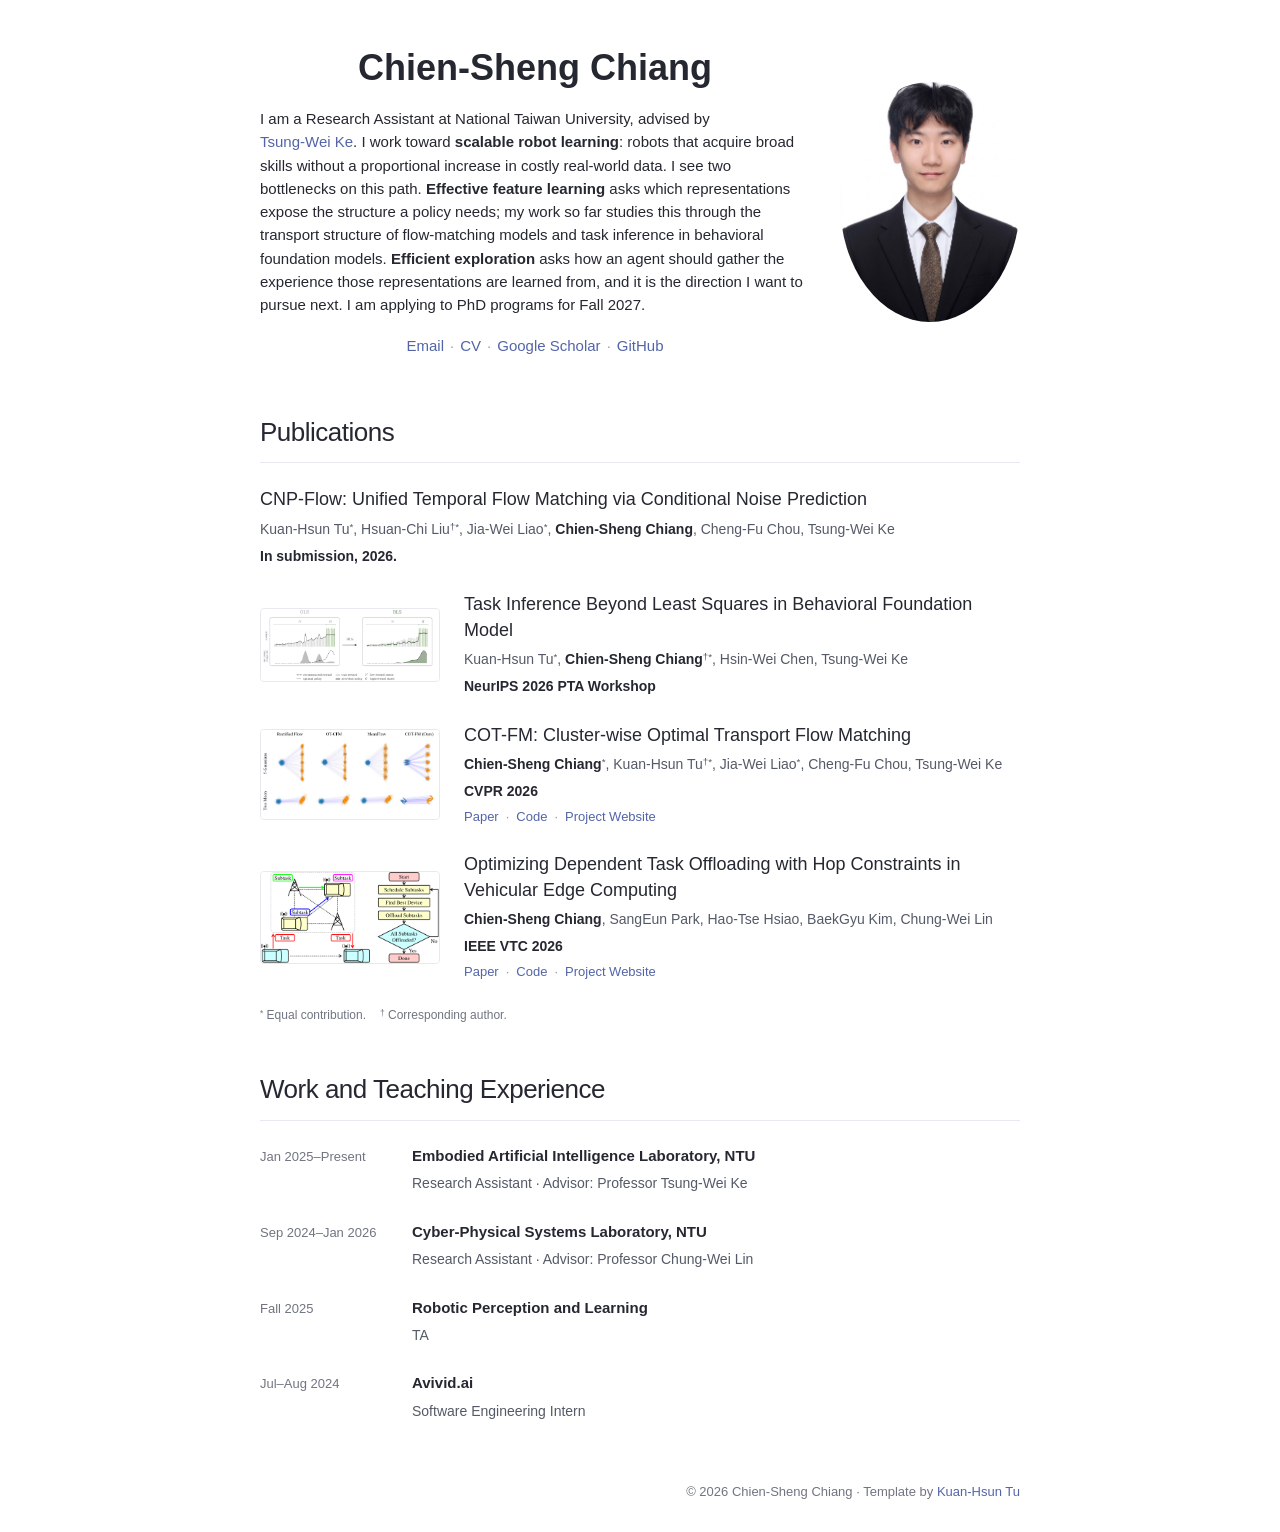
==== index.html @ 0aed905e "Initial site" ====
<!doctype html>
<html lang="en">
  <head>
    <meta charset="utf-8">
    <meta name="viewport" content="width=device-width, initial-scale=1">
    <meta name="description" content="Chien-Sheng Chiang is a researcher at National Taiwan University working on effective feature learning and efficient exploration for scalable robot learning.">
    <meta name="theme-color" content="#ffffff">
    <meta property="og:type" content="website">
    <meta property="og:title" content="Chien-Sheng Chiang">
    <meta property="og:description" content="Effective feature learning and efficient exploration for scalable robot learning.">
    <title>Chien-Sheng Chiang</title>
    <link rel="icon" href="assets/favicon.svg" type="image/svg+xml">
    <link rel="stylesheet" href="assets/style.css">
  </head>
  <body>
    <a class="skip-link" href="#publications">Skip to publications</a>
    <main class="page">
      <header class="profile">
        <div class="profile-text">
          <h1>Chien-Sheng Chiang</h1>
          <div class="biography">
            <p>I am a Research Assistant at National Taiwan University, advised by <a href="https://twke18.github.io/">Tsung-Wei Ke</a>. I work toward <strong>scalable robot learning</strong>: robots that acquire broad skills without a proportional increase in costly real-world data. I see two bottlenecks on this path. <strong>Effective feature learning</strong> asks which representations expose the structure a policy needs; my work so far studies this through the transport structure of flow-matching models and task inference in behavioral foundation models. <strong>Efficient exploration</strong> asks how an agent should gather the experience those representations are learned from, and it is the direction I want to pursue next. I am applying to PhD programs for Fall 2027.</p>
          </div>
          <nav class="profile-links" aria-label="Contact and profiles">
            <a href="mailto:b10902063@ntu.edu.tw">Email</a>
            <span aria-hidden="true">·</span>
            <a href="assets/documents/CV.pdf">CV</a>
            <span aria-hidden="true">·</span>
            <a href="https://scholar.google.com/citations?user=SVeFmEIAAAAJ&hl=zh-TW">Google Scholar</a>
            <span aria-hidden="true">·</span>
            <a href="https://github.com/chiangcs">GitHub</a>
          </nav>
        </div>
        <img class="portrait" src="assets/images/profile.png" width="180" height="240" alt="Portrait of Chien-Sheng Chiang" fetchpriority="high">
      </header>

      <section id="publications" aria-labelledby="publications-heading">
        <h2 id="publications-heading">Publications</h2>
        <div class="publications record-list">
          <article class="publication">
            <div class="record-body publication-details">
              <h3>CNP-Flow: Unified Temporal Flow Matching via Conditional Noise Prediction</h3>
              <p class="authors">Kuan-Hsun Tu<sup>*</sup>, Hsuan-Chi Liu<sup>†*</sup>, Jia-Wei Liao<sup>*</sup>, <strong>Chien-Sheng Chiang</strong>, Cheng-Fu Chou, Tsung-Wei Ke</p>
              <p class="venue">In submission, 2026.</p>
            </div>
          </article>
          <article class="publication publication-with-teaser">
            <div class="publication-teaser">
              <img src="assets/images/publications/bls.png" width="2160" height="885" alt="BLS reconstructs a flat low reward and a sharp high reward, so the zero-shot policy concentrates on high-reward states where OLS does not" loading="lazy" decoding="async">
            </div>
            <div class="record-body publication-details">
              <h3>Task Inference Beyond Least Squares in Behavioral Foundation Model</h3>
              <p class="authors">Kuan-Hsun Tu<sup>*</sup>, <strong>Chien-Sheng Chiang</strong><sup>†*</sup>, Hsin-Wei Chen, Tsung-Wei Ke</p>
              <p class="venue">NeurIPS 2026 PTA Workshop</p>
            </div>
          </article>
          <article class="publication publication-with-teaser">
            <a class="publication-teaser" href="https://embodiedai-ntu.github.io/cotfm/index.html" aria-label="COT-FM project website">
              <img src="assets/images/publications/cotfm.png" width="1836" height="918" alt="COT-FM comparison of transport paths on 5-Gaussians and Two Moons distributions" loading="lazy" decoding="async">
            </a>
            <div class="record-body publication-details">
              <h3>COT-FM: Cluster-wise Optimal Transport Flow Matching</h3>
              <p class="authors"><strong>Chien-Sheng Chiang</strong><sup>*</sup>, Kuan-Hsun Tu<sup>†*</sup>, Jia-Wei Liao<sup>*</sup>, Cheng-Fu Chou, Tsung-Wei Ke</p>
              <p class="venue">CVPR 2026</p>
              <ul class="resource-links" aria-label="COT-FM resources">
                <li><a href="https://arxiv.org/abs/2603.13395">Paper</a></li>
                <li><a href="https://github.com/EmbodiedAI-NTU/COT-FM">Code</a></li>
                <li><a href="https://embodiedai-ntu.github.io/cotfm/index.html">Project Website</a></li>
              </ul>
            </div>
          </article>
                  <article class="publication publication-with-teaser">
            <div class="publication-teaser">
              <img src="assets/images/publications/vec.png" width="980" height="503" alt="Optimizing Dependent Task Offloading with Hop Constraints in Vehicular Edge Computing" loading="lazy" decoding="async">
            </div>
            <div class="record-body publication-details">
              <h3>Optimizing Dependent Task Offloading with Hop Constraints in Vehicular Edge Computing</h3>
              <p class="authors"><strong>Chien-Sheng Chiang</strong>, SangEun Park, Hao-Tse Hsiao, BaekGyu Kim, Chung-Wei Lin</p>
              <p class="venue">IEEE VTC 2026</p>
              <ul class="resource-links" aria-label="VTC resources">
                <li><a href="https://chiangcs.github.io/hop-constrained-offloading-vec/pdf/paper.pdf">Paper</a></li>
                <li><a href="https://github.com/chiangcs/hop-constrained-offloading-vec">Code</a></li>
                <li><a href="https://chiangcs.github.io/hop-constrained-offloading-vec/">Project Website</a></li>
              </ul>
            </div>
          </article>
        </div>
        <p class="contribution-note"><span><sup>*</sup> Equal contribution.</span> <span><sup>†</sup> Corresponding author.</span></p>
      </section>

      <section id="experience" aria-labelledby="experience-heading">
        <h2 id="experience-heading">Work and Teaching Experience</h2>
        <div class="experience-list record-list">
          <article class="experience record">
            <p class="record-date">Jan 2025–Present</p>
            <div class="record-body experience-description">
              <h3>Embodied Artificial Intelligence Laboratory, NTU</h3>
              <p>Research Assistant · Advisor: Professor Tsung-Wei Ke</p>
            </div>
          </article>
          <article class="experience record">
            <p class="record-date">Sep 2024–Jan 2026</p>
            <div class="record-body experience-description">
              <h3>Cyber-Physical Systems Laboratory, NTU</h3>
              <p>Research Assistant · Advisor: Professor Chung-Wei Lin</p>
            </div>
          </article>
          <article class="experience record">
            <p class="record-date">Fall 2025</p>
            <div class="record-body experience-description">
              <h3>Robotic Perception and Learning</h3>
              <p>TA</p>
            </div>
          </article>
          <article class="experience record">
            <p class="record-date">Jul–Aug 2024</p>
            <div class="record-body experience-description">
              <h3>Avivid.ai</h3>
              <p>Software Engineering Intern</p>
            </div>
          </article>
        </div>
      </section>
      <footer>© 2026 Chien-Sheng Chiang <span class="template-credit">· Template by <a href="https://github.com/syun413/syun413.github.io">Kuan-Hsun Tu</a></span></footer>
    </main>
  </body>
</html>
---- assets/style.css ----
:root {
  color-scheme: light;
  --ink: #252831;
  --secondary: #545a67;
  --muted: #707581;
  --link: #5365a8;
  --link-hover: #3c4780;
  --paper: #fff;
  --rule: #e7e9ef;
  --date-width: 128px;
  --column-gap: 24px;
}

* { box-sizing: border-box; }
html { scroll-padding-top: 28px; }
body {
  margin: 0;
  background: var(--paper);
  color: var(--ink);
  font-family: Arial, Helvetica, sans-serif;
  font-size: 15px;
  line-height: 1.55;
  -webkit-font-smoothing: antialiased;
}

::selection { background: #e2e6f4; }
a { color: var(--link); text-decoration: none; text-underline-offset: 3px; }
a:hover { color: var(--link-hover); text-decoration: underline; }
a:focus-visible { outline: 2px solid var(--link); outline-offset: 4px; border-radius: 2px; }
strong { font-weight: 700; }

.page { width: min(100%, 800px); margin: 0 auto; padding: 46px 20px 30px; }
.profile {
  display: grid;
  grid-template-columns: minmax(0, 1fr) 180px;
  align-items: center;
  gap: 30px;
  margin-bottom: 58px;
}
h1 { margin: 0 0 18px; font-size: 36px; line-height: 1.2; font-weight: 700; text-align: center; }
.biography p { margin: 0 0 12px; }
.biography p:last-child { margin-bottom: 0; }
.biography a { white-space: nowrap; }
.profile-links { display: flex; flex-wrap: wrap; justify-content: center; gap: 0 6px; margin-top: 18px; font-size: 15px; }
.profile-links a { white-space: nowrap; }
.profile-links > span { color: #a0a4af; }
.portrait { display: block; width: 180px; height: 240px; object-fit: cover; border-radius: 50%; }

section + section { margin-top: 48px; }
h2 { margin: 0 0 24px; padding-bottom: 13px; border-bottom: 1px solid var(--rule); font-size: 26px; font-weight: 400; line-height: 1.3; letter-spacing: -0.5px; }
h3 { margin: 0; }

.record-list { display: grid; row-gap: 26px; margin: 0; padding: 0; }
.record { display: grid; grid-template-columns: var(--date-width) minmax(0, 1fr); align-items: baseline; column-gap: var(--column-gap); }
.record-date { margin: 0; color: var(--muted); font-size: 13px; font-variant-numeric: tabular-nums; line-height: 1.6; white-space: nowrap; }
.record-date a { color: inherit; }
.record-date a:hover { color: var(--link); }
.record-body h3 { font-size: 15px; font-weight: 700; line-height: 1.5; }
.record-body p { margin: 5px 0 0; color: var(--secondary); font-size: 14px; line-height: 1.6; }
.record-body .record-note { margin-top: 4px; color: var(--muted); font-size: 13px; }
.detail-separator { margin: 0 3px; color: #9499a5; }
.honors-list { list-style: none; }

.publications { row-gap: 25px; }
.publication-with-teaser { display: grid; grid-template-columns: 180px minmax(0, 1fr); gap: 24px; align-items: center; }
.publication-teaser { display: block; border: 1px solid var(--rule); border-radius: 4px; overflow: hidden; }
.publication-teaser:hover { border-color: var(--link); }
.publication-teaser img { display: block; width: 100%; height: auto; }
.publication h3 { font-size: 18px; font-weight: 400; line-height: 1.4; }
.authors strong { color: var(--ink); }
.publication .venue { color: var(--ink); font-size: 14px; font-weight: 700; }
sup { position: relative; top: -0.4em; font-size: 0.7em; line-height: 0; vertical-align: baseline; }
.resource-links { display: flex; flex-wrap: wrap; list-style: none; margin: 4px 0 0; padding: 0; font-size: 13px; line-height: 1.6; }
.resource-links li + li::before { content: "·"; color: #9499a5; margin: 0 7px; }
.resource-links a { white-space: nowrap; }
.contribution-note { display: flex; flex-wrap: wrap; gap: 0 14px; margin: 24px 0 0; color: var(--muted); font-size: 12px; }
.contribution-note span { white-space: nowrap; }


footer { margin-top: 60px; text-align: right; color: var(--muted); font-size: 13px; }
.skip-link { position: absolute; left: 16px; top: -100px; padding: 8px 12px; background: var(--paper); z-index: 1; }
.skip-link:focus { top: 12px; }

@media (max-width: 600px) {
  .page { padding: 32px 24px 24px; }
  .profile { grid-template-columns: 1fr; gap: 24px; margin-bottom: 42px; }
  .portrait { grid-row: 1; justify-self: center; width: 135px; height: 180px; }
  h1 { font-size: 32px; margin-bottom: 20px; }
  .profile-links { justify-content: center; }
  h2 { font-size: 24px; margin-bottom: 23px; }
  .record { grid-template-columns: 1fr; row-gap: 6px; }
  .record-date { font-size: 12px; }
  .record-list { row-gap: 26px; }
  .publications { row-gap: 25px; }
  .publication-with-teaser { grid-template-columns: 1fr; gap: 16px; }
  .publication-teaser { width: min(100%, 360px); }
  .contribution-note { margin-left: 0; }
  section + section { margin-top: 40px; }
  footer { margin-top: 40px; }
}

@media print {
  .page { width: 100%; padding: 0; }
  .profile { margin-bottom: 28px; }
  a { color: inherit; }
  .record, .publication { break-inside: avoid; }
  .skip-link { display: none; }
  h2 { break-after: avoid; }
}
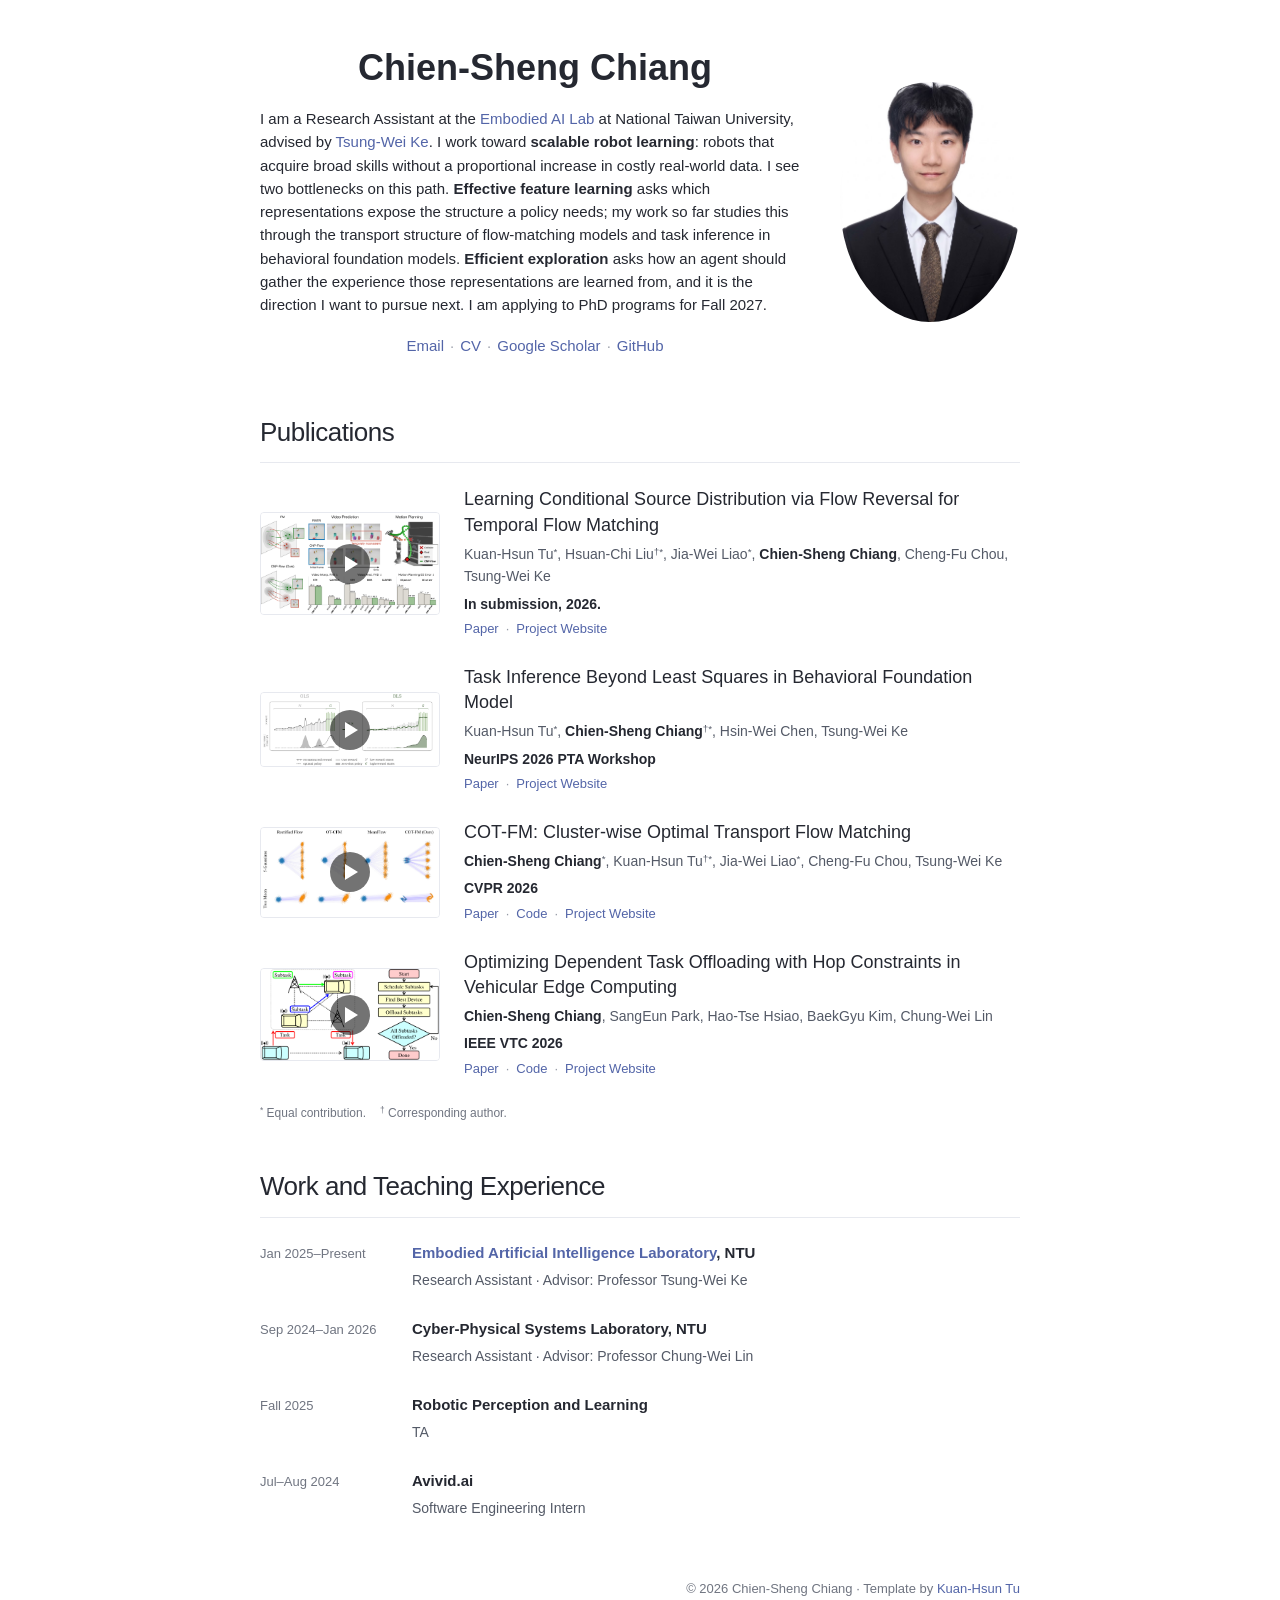
==== commit dac603ef: "update video" ====
--- a/index.html
+++ b/index.html
@@ -19,7 +19,7 @@
         <div class="profile-text">
           <h1>Chien-Sheng Chiang</h1>
           <div class="biography">
-            <p>I am a Research Assistant at National Taiwan University, advised by <a href="https://twke18.github.io/">Tsung-Wei Ke</a>. I work toward <strong>scalable robot learning</strong>: robots that acquire broad skills without a proportional increase in costly real-world data. I see two bottlenecks on this path. <strong>Effective feature learning</strong> asks which representations expose the structure a policy needs; my work so far studies this through the transport structure of flow-matching models and task inference in behavioral foundation models. <strong>Efficient exploration</strong> asks how an agent should gather the experience those representations are learned from, and it is the direction I want to pursue next. I am applying to PhD programs for Fall 2027.</p>
+            <p>I am a Research Assistant at the <a href="https://embodiedai-ntu.github.io/">Embodied AI Lab</a> at National Taiwan University, advised by <a href="https://twke18.github.io/">Tsung-Wei Ke</a>. I work toward <strong>scalable robot learning</strong>: robots that acquire broad skills without a proportional increase in costly real-world data. I see two bottlenecks on this path. <strong>Effective feature learning</strong> asks which representations expose the structure a policy needs; my work so far studies this through the transport structure of flow-matching models and task inference in behavioral foundation models. <strong>Efficient exploration</strong> asks how an agent should gather the experience those representations are learned from, and it is the direction I want to pursue next. I am applying to PhD programs for Fall 2027.</p>
           </div>
           <nav class="profile-links" aria-label="Contact and profiles">
             <a href="mailto:b10902063@ntu.edu.tw">Email</a>
@@ -37,27 +37,41 @@
       <section id="publications" aria-labelledby="publications-heading">
         <h2 id="publications-heading">Publications</h2>
         <div class="publications record-list">
-          <article class="publication">
+          <article class="publication publication-with-teaser">
+            <button type="button" class="publication-teaser video-teaser" data-video="assets/videos/cnp_teaser.mp4" aria-label="Play video: Learning Conditional Source Distribution via Flow Reversal for Temporal Flow Matching">
+              <img src="assets/images/publications/cnpflow.png" width="2000" height="1138" alt="" loading="lazy" decoding="async">
+              <span class="play-badge" aria-hidden="true"></span>
+            </button>
             <div class="record-body publication-details">
-              <h3>CNP-Flow: Unified Temporal Flow Matching via Conditional Noise Prediction</h3>
+              <h3>Learning Conditional Source Distribution via Flow Reversal for Temporal Flow Matching</h3>
               <p class="authors">Kuan-Hsun Tu<sup>*</sup>, Hsuan-Chi Liu<sup>†*</sup>, Jia-Wei Liao<sup>*</sup>, <strong>Chien-Sheng Chiang</strong>, Cheng-Fu Chou, Tsung-Wei Ke</p>
               <p class="venue">In submission, 2026.</p>
+              <ul class="resource-links" aria-label="CNP-Flow resources">
+                <li><a href="https://arxiv.org/abs/2610.05349">Paper</a></li>
+                <li><a href="https://embodiedai-ntu.github.io/cnpflow/index.html">Project Website</a></li>
+              </ul>
             </div>
           </article>
           <article class="publication publication-with-teaser">
-            <div class="publication-teaser">
-              <img src="assets/images/publications/bls.png" width="2160" height="885" alt="BLS reconstructs a flat low reward and a sharp high reward, so the zero-shot policy concentrates on high-reward states where OLS does not" loading="lazy" decoding="async">
-            </div>
+            <button type="button" class="publication-teaser video-teaser" data-video="assets/videos/bls_teaser.mp4" aria-label="Play video: Task Inference Beyond Least Squares in Behavioral Foundation Model">
+              <img src="assets/images/publications/bls.png" width="2160" height="885" alt="" loading="lazy" decoding="async">
+              <span class="play-badge" aria-hidden="true"></span>
+            </button>
             <div class="record-body publication-details">
               <h3>Task Inference Beyond Least Squares in Behavioral Foundation Model</h3>
               <p class="authors">Kuan-Hsun Tu<sup>*</sup>, <strong>Chien-Sheng Chiang</strong><sup>†*</sup>, Hsin-Wei Chen, Tsung-Wei Ke</p>
               <p class="venue">NeurIPS 2026 PTA Workshop</p>
+              <ul class="resource-links" aria-label="BLS resources">
+                <li><a href="https://arxiv.org/abs/2610.05350">Paper</a></li>
+                <li><a href="https://embodiedai-ntu.github.io/BLS/index.html">Project Website</a></li>
+              </ul>
             </div>
           </article>
           <article class="publication publication-with-teaser">
-            <a class="publication-teaser" href="https://embodiedai-ntu.github.io/cotfm/index.html" aria-label="COT-FM project website">
-              <img src="assets/images/publications/cotfm.png" width="1836" height="918" alt="COT-FM comparison of transport paths on 5-Gaussians and Two Moons distributions" loading="lazy" decoding="async">
-            </a>
+            <button type="button" class="publication-teaser video-teaser" data-video="assets/videos/cot_teaser.mp4" aria-label="Play video: COT-FM: Cluster-wise Optimal Transport Flow Matching">
+              <img src="assets/images/publications/cotfm.png" width="1836" height="918" alt="" loading="lazy" decoding="async">
+              <span class="play-badge" aria-hidden="true"></span>
+            </button>
             <div class="record-body publication-details">
               <h3>COT-FM: Cluster-wise Optimal Transport Flow Matching</h3>
               <p class="authors"><strong>Chien-Sheng Chiang</strong><sup>*</sup>, Kuan-Hsun Tu<sup>†*</sup>, Jia-Wei Liao<sup>*</sup>, Cheng-Fu Chou, Tsung-Wei Ke</p>
@@ -70,9 +84,10 @@
             </div>
           </article>
                   <article class="publication publication-with-teaser">
-            <div class="publication-teaser">
-              <img src="assets/images/publications/vec.png" width="980" height="503" alt="Optimizing Dependent Task Offloading with Hop Constraints in Vehicular Edge Computing" loading="lazy" decoding="async">
-            </div>
+            <button type="button" class="publication-teaser video-teaser" data-video="assets/videos/optimize.mp4" aria-label="Play video: Optimizing Dependent Task Offloading with Hop Constraints in Vehicular Edge Computing">
+              <img src="assets/images/publications/vec.png" width="980" height="503" alt="" loading="lazy" decoding="async">
+              <span class="play-badge" aria-hidden="true"></span>
+            </button>
             <div class="record-body publication-details">
               <h3>Optimizing Dependent Task Offloading with Hop Constraints in Vehicular Edge Computing</h3>
               <p class="authors"><strong>Chien-Sheng Chiang</strong>, SangEun Park, Hao-Tse Hsiao, BaekGyu Kim, Chung-Wei Lin</p>
@@ -94,7 +109,7 @@
           <article class="experience record">
             <p class="record-date">Jan 2025–Present</p>
             <div class="record-body experience-description">
-              <h3>Embodied Artificial Intelligence Laboratory, NTU</h3>
+              <h3><a href="https://embodiedai-ntu.github.io/">Embodied Artificial Intelligence Laboratory</a>, NTU</h3>
               <p>Research Assistant · Advisor: Professor Tsung-Wei Ke</p>
             </div>
           </article>
@@ -123,5 +138,31 @@
       </section>
       <footer>© 2026 Chien-Sheng Chiang <span class="template-credit">· Template by <a href="https://github.com/syun413/syun413.github.io">Kuan-Hsun Tu</a></span></footer>
     </main>
+    <dialog id="video-dialog" class="video-dialog" aria-label="Video">
+      <button type="button" class="video-close" aria-label="Close video">&times;</button>
+      <video controls playsinline preload="none"></video>
+    </dialog>
+    <script>
+      (function () {
+        var dialog = document.getElementById('video-dialog');
+        if (!dialog || typeof dialog.showModal !== 'function') return;
+        var video = dialog.querySelector('video');
+        document.querySelectorAll('.video-teaser').forEach(function (teaser) {
+          teaser.addEventListener('click', function () {
+            video.src = teaser.dataset.video;
+            dialog.showModal();
+            var playing = video.play();
+            if (playing && playing.catch) playing.catch(function () {});
+          });
+        });
+        dialog.querySelector('.video-close').addEventListener('click', function () { dialog.close(); });
+        dialog.addEventListener('click', function (event) { if (event.target === dialog) dialog.close(); });
+        dialog.addEventListener('close', function () {
+          video.pause();
+          video.removeAttribute('src');
+          video.load();
+        });
+      })();
+    </script>
   </body>
 </html>
--- a/assets/style.css
+++ b/assets/style.css
@@ -66,6 +66,15 @@
 .publication-teaser { display: block; border: 1px solid var(--rule); border-radius: 4px; overflow: hidden; }
 .publication-teaser:hover { border-color: var(--link); }
 .publication-teaser img { display: block; width: 100%; height: auto; }
+.video-teaser { position: relative; width: 100%; padding: 0; background: none; font: inherit; cursor: pointer; }
+.play-badge { position: absolute; top: 50%; left: 50%; width: 40px; height: 40px; margin: -20px 0 0 -20px; border-radius: 50%; background: rgba(0, 0, 0, 0.55); transition: background 0.15s; }
+.play-badge::after { content: ""; position: absolute; top: 12px; left: 15px; border-style: solid; border-width: 8px 0 8px 13px; border-color: transparent transparent transparent #fff; }
+.video-teaser:hover .play-badge, .video-teaser:focus-visible .play-badge { background: var(--link); }
+.video-dialog { width: min(960px, 92vw); padding: 0; border: 0; border-radius: 6px; background: #000; overflow: visible; }
+.video-dialog::backdrop { background: rgba(0, 0, 0, 0.75); }
+.video-dialog video { display: block; width: 100%; aspect-ratio: 16 / 9; max-height: 85vh; object-fit: contain; background: #000; border-radius: 6px; }
+.video-close { position: absolute; top: -40px; right: 0; width: 36px; height: 36px; padding: 0; border: 0; background: none; color: #fff; font-size: 30px; line-height: 1; cursor: pointer; }
+.video-close:hover { color: #d7dcf0; }
 .publication h3 { font-size: 18px; font-weight: 400; line-height: 1.4; }
 .authors strong { color: var(--ink); }
 .publication .venue { color: var(--ink); font-size: 14px; font-weight: 700; }
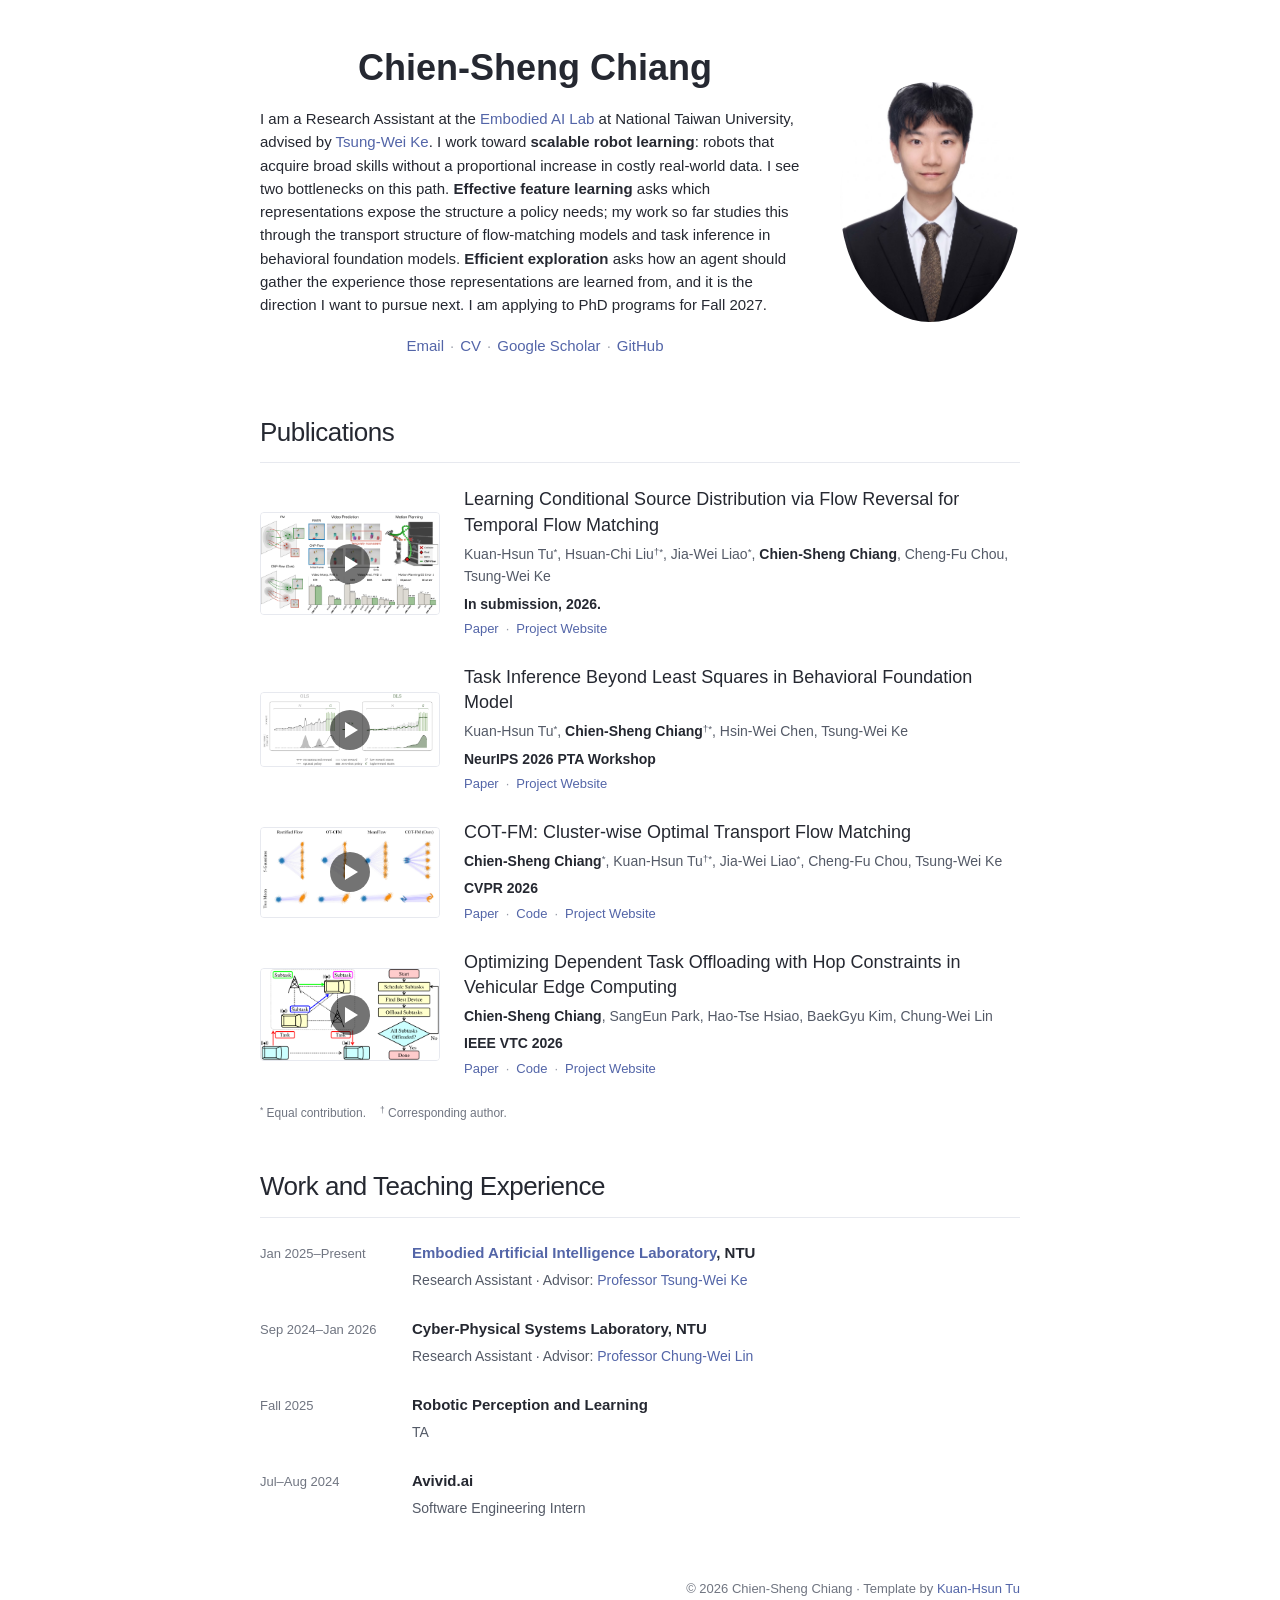
==== commit 08edc417: "add url" ====
--- a/index.html
+++ b/index.html
@@ -10,7 +10,7 @@
     <meta property="og:description" content="Effective feature learning and efficient exploration for scalable robot learning.">
     <title>Chien-Sheng Chiang</title>
     <link rel="icon" href="assets/favicon.svg" type="image/svg+xml">
-    <link rel="stylesheet" href="assets/style.css">
+    <link rel="stylesheet" href="assets/style.css?v=2026-10-21">
   </head>
   <body>
     <a class="skip-link" href="#publications">Skip to publications</a>
@@ -110,14 +110,14 @@
             <p class="record-date">Jan 2025–Present</p>
             <div class="record-body experience-description">
               <h3><a href="https://embodiedai-ntu.github.io/">Embodied Artificial Intelligence Laboratory</a>, NTU</h3>
-              <p>Research Assistant · Advisor: Professor Tsung-Wei Ke</p>
+              <p>Research Assistant · Advisor: <a href="https://twke18.github.io/">Professor Tsung-Wei Ke</a></p>
             </div>
           </article>
           <article class="experience record">
             <p class="record-date">Sep 2024–Jan 2026</p>
             <div class="record-body experience-description">
               <h3>Cyber-Physical Systems Laboratory, NTU</h3>
-              <p>Research Assistant · Advisor: Professor Chung-Wei Lin</p>
+              <p>Research Assistant · Advisor: <a href="https://www.csie.ntu.edu.tw/~cwlin/">Professor Chung-Wei Lin</a></p>
             </div>
           </article>
           <article class="experience record">
